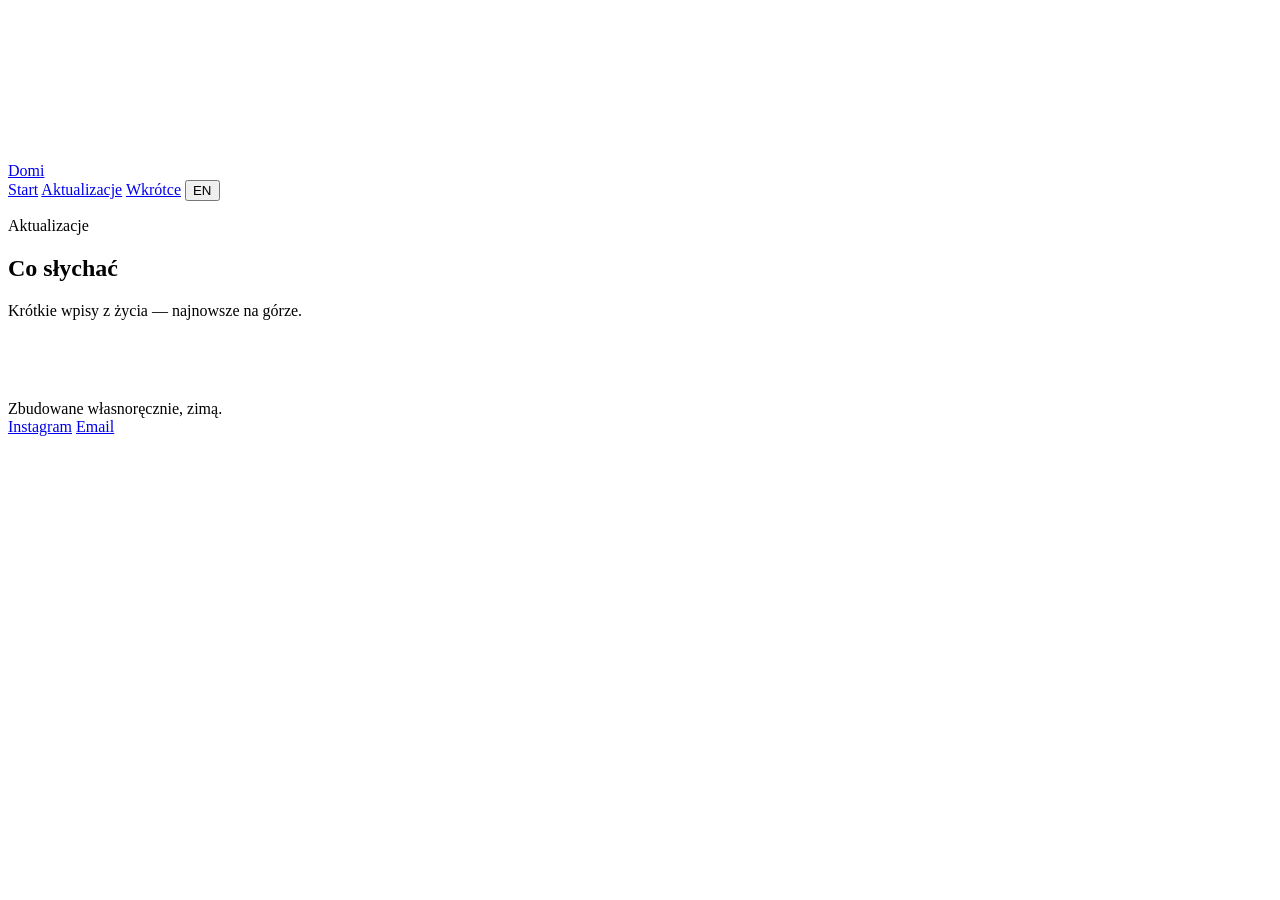
==== aktualizacje.html @ 9f28280c "main files" ====
<!DOCTYPE html>
<html lang="pl">
<head>
  <meta charset="UTF-8" />
  <meta name="viewport" content="width=device-width, initial-scale=1.0" />
  <title>Aktualizacje — Domi</title>
  <link rel="icon" href="data:image/svg+xml,<svg xmlns=%22http://www.w3.org/2000/svg%22 viewBox=%220 0 24 24%22><text y=%2220%22 font-size=%2220%22>❄️</text></svg>" />
  <link rel="preconnect" href="https://fonts.googleapis.com" />
  <link rel="preconnect" href="https://fonts.gstatic.com" crossorigin />
  <link href="https://fonts.googleapis.com/css2?family=Fraunces:opsz,wght@9..144,500;9..144,600&family=Public+Sans:wght@400;500;600&family=JetBrains+Mono:wght@400;500&display=swap" rel="stylesheet" />
  <link rel="stylesheet" href="css/style.css" />
</head>
<body>
  <canvas id="snow-canvas" aria-hidden="true"></canvas>

  <nav class="site-nav">
    <a class="brand" href="index.html">Domi</a>
    <div class="nav-links">
      <a href="index.html" data-i18n="navHome">Start</a>
      <a href="aktualizacje.html" class="active" data-i18n="navUpdates">Aktualizacje</a>
      <a href="wkrotce.html" data-i18n="navSoon">Wkrótce</a>
      <button class="lang-toggle" aria-label="Zmień język / Change language">EN</button>
    </div>
  </nav>

  <main>
    <section class="hero wrap">
      <p class="eyebrow" data-i18n="updatesEyebrow">Aktualizacje</p>
      <h1 data-i18n="updatesTitle">Co słychać</h1>
      <p class="lede" data-i18n="updatesLede">Krótkie wpisy z życia — najnowsze na górze.</p>
    </section>

    <section class="wrap" style="padding-bottom: 4rem;">
      <div id="timeline" class="timeline"></div>
      <p id="timeline-empty" class="empty-state" data-i18n="updatesEmpty" style="display:none;">
        Na razie pusto. Pierwszy wpis pojawi się tutaj wkrótce.
      </p>
    </section>
  </main>

  <footer>
    <div class="footer-row">
      <span data-i18n="footerNote">Zbudowane własnoręcznie, zimą.</span>
      <div class="social-links">
        <a href="#" aria-label="Instagram">Instagram</a>
        <a href="#" aria-label="Email">Email</a>
      </div>
    </div>
  </footer>

  <script src="js/i18n.js"></script>
  <script src="js/updates-data.js"></script>
  <script src="js/updates.js"></script>
  <script src="js/snow.js"></script>
</body>
</html>
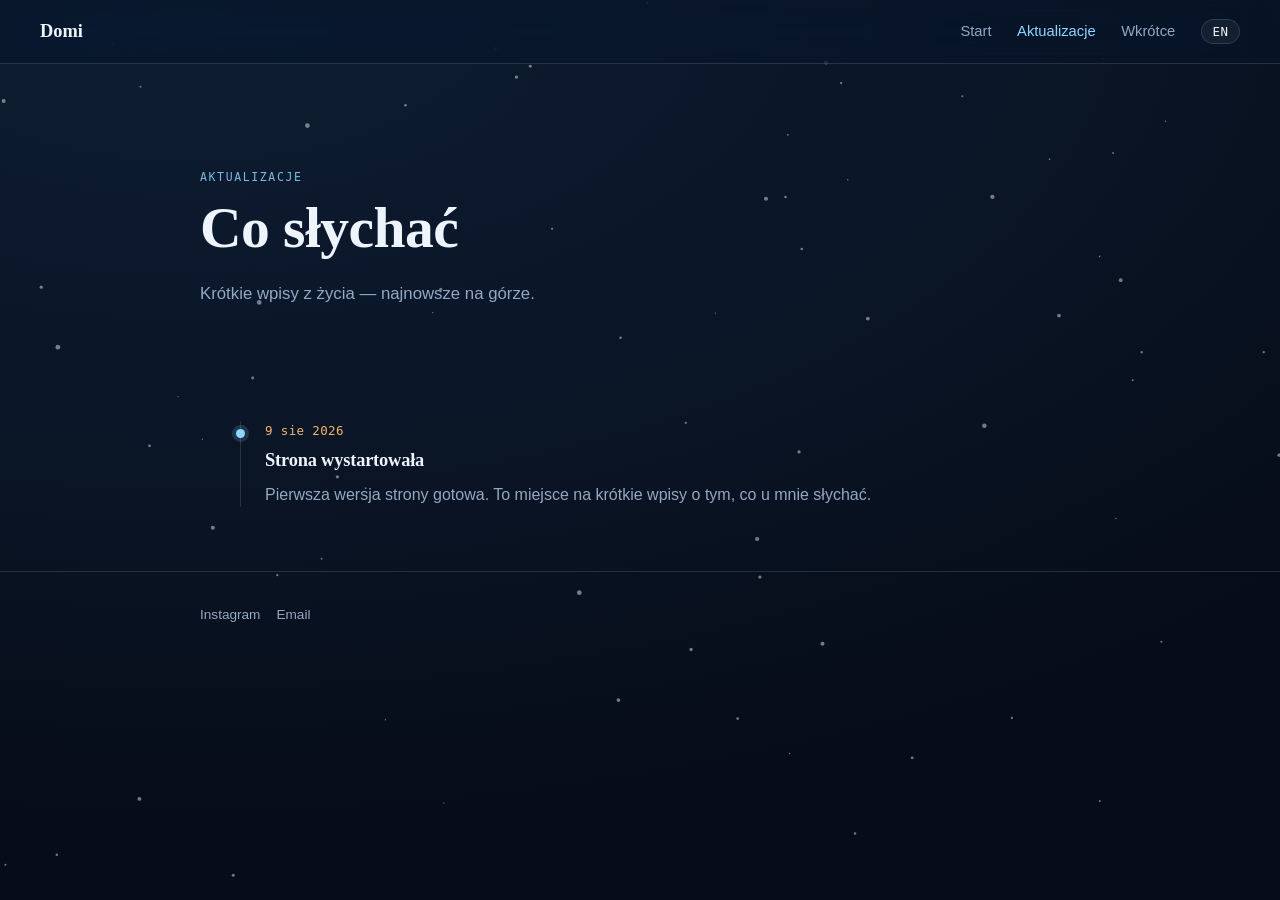
==== commit a9e5c17d: "Add files via upload" ====
--- a/aktualizacje.html
+++ b/aktualizacje.html
@@ -27,20 +27,19 @@
     <section class="hero wrap">
       <p class="eyebrow" data-i18n="updatesEyebrow">Aktualizacje</p>
       <h1 data-i18n="updatesTitle">Co słychać</h1>
-      <p class="lede" data-i18n="updatesLede">Krótkie wpisy z życia — najnowsze na górze.</p>
+      <p class="lede" data-i18n="updatesLede">Krótkie wpisy — najnowsze na górze.</p>
     </section>
 
     <section class="wrap" style="padding-bottom: 4rem;">
       <div id="timeline" class="timeline"></div>
       <p id="timeline-empty" class="empty-state" data-i18n="updatesEmpty" style="display:none;">
-        Na razie pusto. Pierwszy wpis pojawi się tutaj wkrótce.
+        Na razie pusto. Pierwszy wpis pojawi się wkrótce.
       </p>
     </section>
   </main>
 
   <footer>
     <div class="footer-row">
-      <span data-i18n="footerNote">Zbudowane własnoręcznie, zimą.</span>
       <div class="social-links">
         <a href="#" aria-label="Instagram">Instagram</a>
         <a href="#" aria-label="Email">Email</a>
--- a/css/style.css
+++ b/css/style.css
@@ -0,0 +1,329 @@
+/* =========================================================
+   Design tokens
+   Winter theme: deep night-blue, icy frost, one warm ember
+   accent for contrast. Frosted-glass panels are the signature.
+   ========================================================= */
+:root {
+  --bg-deep: #0a1526;
+  --bg-deep-2: #0e1d33;
+  --panel: rgba(255, 255, 255, 0.055);
+  --panel-strong: rgba(255, 255, 255, 0.09);
+  --border-frost: rgba(210, 230, 255, 0.14);
+  --text-primary: #eef4fb;
+  --text-muted: #93a8c2;
+  --text-faint: #5f7391;
+  --accent-ice: #8fd6ff;
+  --accent-ice-soft: rgba(143, 214, 255, 0.16);
+  --accent-ember: #f2b56b;
+
+  --font-display: "Fraunces", "Iowan Old Style", serif;
+  --font-body: "Public Sans", "Segoe UI", sans-serif;
+  --font-mono: "JetBrains Mono", ui-monospace, monospace;
+
+  --radius: 14px;
+  --radius-sm: 8px;
+  --max-w: 880px;
+  --nav-h: 64px;
+}
+
+* { box-sizing: border-box; }
+
+html { scroll-behavior: smooth; }
+
+body {
+  margin: 0;
+  min-height: 100vh;
+  background: radial-gradient(120% 90% at 15% 0%, var(--bg-deep-2) 0%, var(--bg-deep) 55%, #060d18 100%);
+  color: var(--text-primary);
+  font-family: var(--font-body);
+  font-size: 16px;
+  line-height: 1.6;
+  -webkit-font-smoothing: antialiased;
+  position: relative;
+}
+
+h1, h2, h3 {
+  font-family: var(--font-display);
+  font-weight: 600;
+  letter-spacing: -0.01em;
+  margin: 0 0 0.4em;
+}
+
+h1 { font-size: clamp(2.1rem, 5vw + 1rem, 3.6rem); line-height: 1.05; }
+h2 { font-size: clamp(1.5rem, 2.5vw + 1rem, 2.1rem); }
+h3 { font-size: 1.15rem; }
+
+p { color: var(--text-muted); margin: 0 0 1em; }
+
+a { color: var(--accent-ice); text-decoration: none; }
+a:hover { text-decoration: underline; }
+a:focus-visible,
+button:focus-visible {
+  outline: 2px solid var(--accent-ice);
+  outline-offset: 3px;
+  border-radius: 4px;
+}
+
+.eyebrow {
+  font-family: var(--font-mono);
+  font-size: 0.72rem;
+  letter-spacing: 0.14em;
+  text-transform: uppercase;
+  color: var(--accent-ice);
+  opacity: 0.85;
+}
+
+/* =========================================================
+   Snowfall canvas — signature ambient layer
+   ========================================================= */
+#snow-canvas {
+  position: fixed;
+  inset: 0;
+  width: 100%;
+  height: 100%;
+  pointer-events: none;
+  z-index: 0;
+  opacity: 0.55;
+}
+
+/* =========================================================
+   Navigation — frosted glass bar
+   ========================================================= */
+.site-nav {
+  position: sticky;
+  top: 0;
+  z-index: 10;
+  height: var(--nav-h);
+  display: flex;
+  align-items: center;
+  justify-content: space-between;
+  padding: 0 clamp(1rem, 4vw, 2.5rem);
+  background: rgba(10, 21, 38, 0.55);
+  backdrop-filter: blur(14px) saturate(140%);
+  -webkit-backdrop-filter: blur(14px) saturate(140%);
+  border-bottom: 1px solid var(--border-frost);
+}
+
+.brand {
+  font-family: var(--font-display);
+  font-size: 1.15rem;
+  font-weight: 600;
+  color: var(--text-primary);
+  text-decoration: none;
+}
+.brand:hover { text-decoration: none; opacity: 0.85; }
+
+.nav-links {
+  display: flex;
+  align-items: center;
+  gap: clamp(0.9rem, 2vw, 1.6rem);
+}
+
+.nav-links a {
+  color: var(--text-muted);
+  font-size: 0.92rem;
+}
+.nav-links a:hover { color: var(--text-primary); }
+.nav-links a.active { color: var(--accent-ice); }
+
+.lang-toggle {
+  font-family: var(--font-mono);
+  font-size: 0.78rem;
+  letter-spacing: 0.04em;
+  background: var(--panel);
+  border: 1px solid var(--border-frost);
+  color: var(--text-primary);
+  border-radius: 999px;
+  padding: 0.35em 0.85em;
+  cursor: pointer;
+  transition: background 0.15s ease, border-color 0.15s ease;
+}
+.lang-toggle:hover { background: var(--panel-strong); border-color: var(--accent-ice); }
+
+/* =========================================================
+   Layout shells
+   ========================================================= */
+main {
+  position: relative;
+  z-index: 1;
+}
+
+.wrap {
+  max-width: var(--max-w);
+  margin: 0 auto;
+  padding: 0 clamp(1.1rem, 4vw, 2.5rem);
+}
+
+.hero {
+  padding: clamp(3.5rem, 10vw, 6.5rem) 0 clamp(2.5rem, 6vw, 4rem);
+}
+
+.hero p.lede {
+  font-size: 1.05rem;
+  max-width: 46ch;
+}
+
+/* =========================================================
+   Glass panel — the recurring "frosted windowpane" component
+   ========================================================= */
+.panel {
+  background: var(--panel);
+  border: 1px solid var(--border-frost);
+  border-radius: var(--radius);
+  backdrop-filter: blur(10px);
+  -webkit-backdrop-filter: blur(10px);
+  padding: clamp(1.2rem, 3vw, 1.8rem);
+}
+
+.panel + .panel { margin-top: 1rem; }
+
+.section {
+  padding: clamp(2rem, 5vw, 3.5rem) 0;
+  border-top: 1px solid var(--border-frost);
+}
+
+.grid-links {
+  display: grid;
+  grid-template-columns: repeat(auto-fit, minmax(210px, 1fr));
+  gap: 1rem;
+  margin-top: 1.5rem;
+}
+
+.card-link {
+  display: block;
+  padding: 1.3rem;
+  border-radius: var(--radius);
+  border: 1px solid var(--border-frost);
+  background: var(--panel);
+  backdrop-filter: blur(10px);
+  -webkit-backdrop-filter: blur(10px);
+  transition: transform 0.18s ease, border-color 0.18s ease, background 0.18s ease;
+  text-decoration: none;
+}
+
+.card-link:hover {
+  transform: translateY(-3px);
+  border-color: var(--accent-ice);
+  background: var(--panel-strong);
+  text-decoration: none;
+}
+
+.card-link h3 { color: var(--text-primary); margin-bottom: 0.3em; }
+.card-link p { margin: 0; font-size: 0.92rem; }
+.card-link .arrow { color: var(--accent-ice); font-family: var(--font-mono); font-size: 0.85rem; }
+
+/* =========================================================
+   Updates / timeline (aktualizacje)
+   ========================================================= */
+.timeline {
+  margin-top: 2rem;
+  display: flex;
+  flex-direction: column;
+  gap: 1.1rem;
+}
+
+.update-entry {
+  position: relative;
+  padding-left: 1.5rem;
+  border-left: 1px solid var(--border-frost);
+}
+
+.update-entry::before {
+  content: "";
+  position: absolute;
+  left: -5px;
+  top: 0.5em;
+  width: 9px;
+  height: 9px;
+  border-radius: 50%;
+  background: var(--accent-ice);
+  box-shadow: 0 0 0 4px var(--accent-ice-soft);
+}
+
+.update-date {
+  font-family: var(--font-mono);
+  font-size: 0.78rem;
+  color: var(--accent-ember);
+  letter-spacing: 0.03em;
+}
+
+.update-entry h3 { margin: 0.25em 0 0.35em; }
+.update-entry p { margin: 0; }
+
+.empty-state {
+  margin-top: 2rem;
+  padding: 2rem;
+  text-align: center;
+  color: var(--text-faint);
+  font-family: var(--font-mono);
+  font-size: 0.85rem;
+}
+
+/* =========================================================
+   Placeholder / "coming soon" page
+   ========================================================= */
+.placeholder-hero {
+  min-height: calc(100vh - var(--nav-h));
+  display: flex;
+  align-items: center;
+  justify-content: center;
+  text-align: center;
+  padding: 3rem 1.2rem;
+}
+
+.placeholder-hero .panel {
+  max-width: 480px;
+}
+
+.frost-mark {
+  width: 46px;
+  height: 46px;
+  margin: 0 auto 1.2rem;
+  opacity: 0.9;
+}
+
+/* =========================================================
+   Footer
+   ========================================================= */
+footer {
+  position: relative;
+  z-index: 1;
+  border-top: 1px solid var(--border-frost);
+  padding: 2rem clamp(1.1rem, 4vw, 2.5rem) 2.5rem;
+  color: var(--text-faint);
+  font-size: 0.85rem;
+}
+
+.footer-row {
+  max-width: var(--max-w);
+  margin: 0 auto;
+  display: flex;
+  flex-wrap: wrap;
+  gap: 0.9rem 1.4rem;
+  align-items: center;
+  justify-content: space-between;
+}
+
+.social-links {
+  display: flex;
+  gap: 1rem;
+}
+.social-links a { color: var(--text-muted); font-size: 0.85rem; }
+.social-links a:hover { color: var(--accent-ice); }
+
+/* =========================================================
+   Reduced motion
+   ========================================================= */
+@media (prefers-reduced-motion: reduce) {
+  html { scroll-behavior: auto; }
+  #snow-canvas { display: none; }
+  .card-link { transition: none; }
+}
+
+/* =========================================================
+   Small screens
+   ========================================================= */
+@media (max-width: 560px) {
+  .site-nav { flex-wrap: wrap; height: auto; padding: 0.7rem clamp(1rem, 4vw, 2.5rem); gap: 0.6rem; }
+  .nav-links { gap: 0.8rem; flex-wrap: wrap; }
+}
